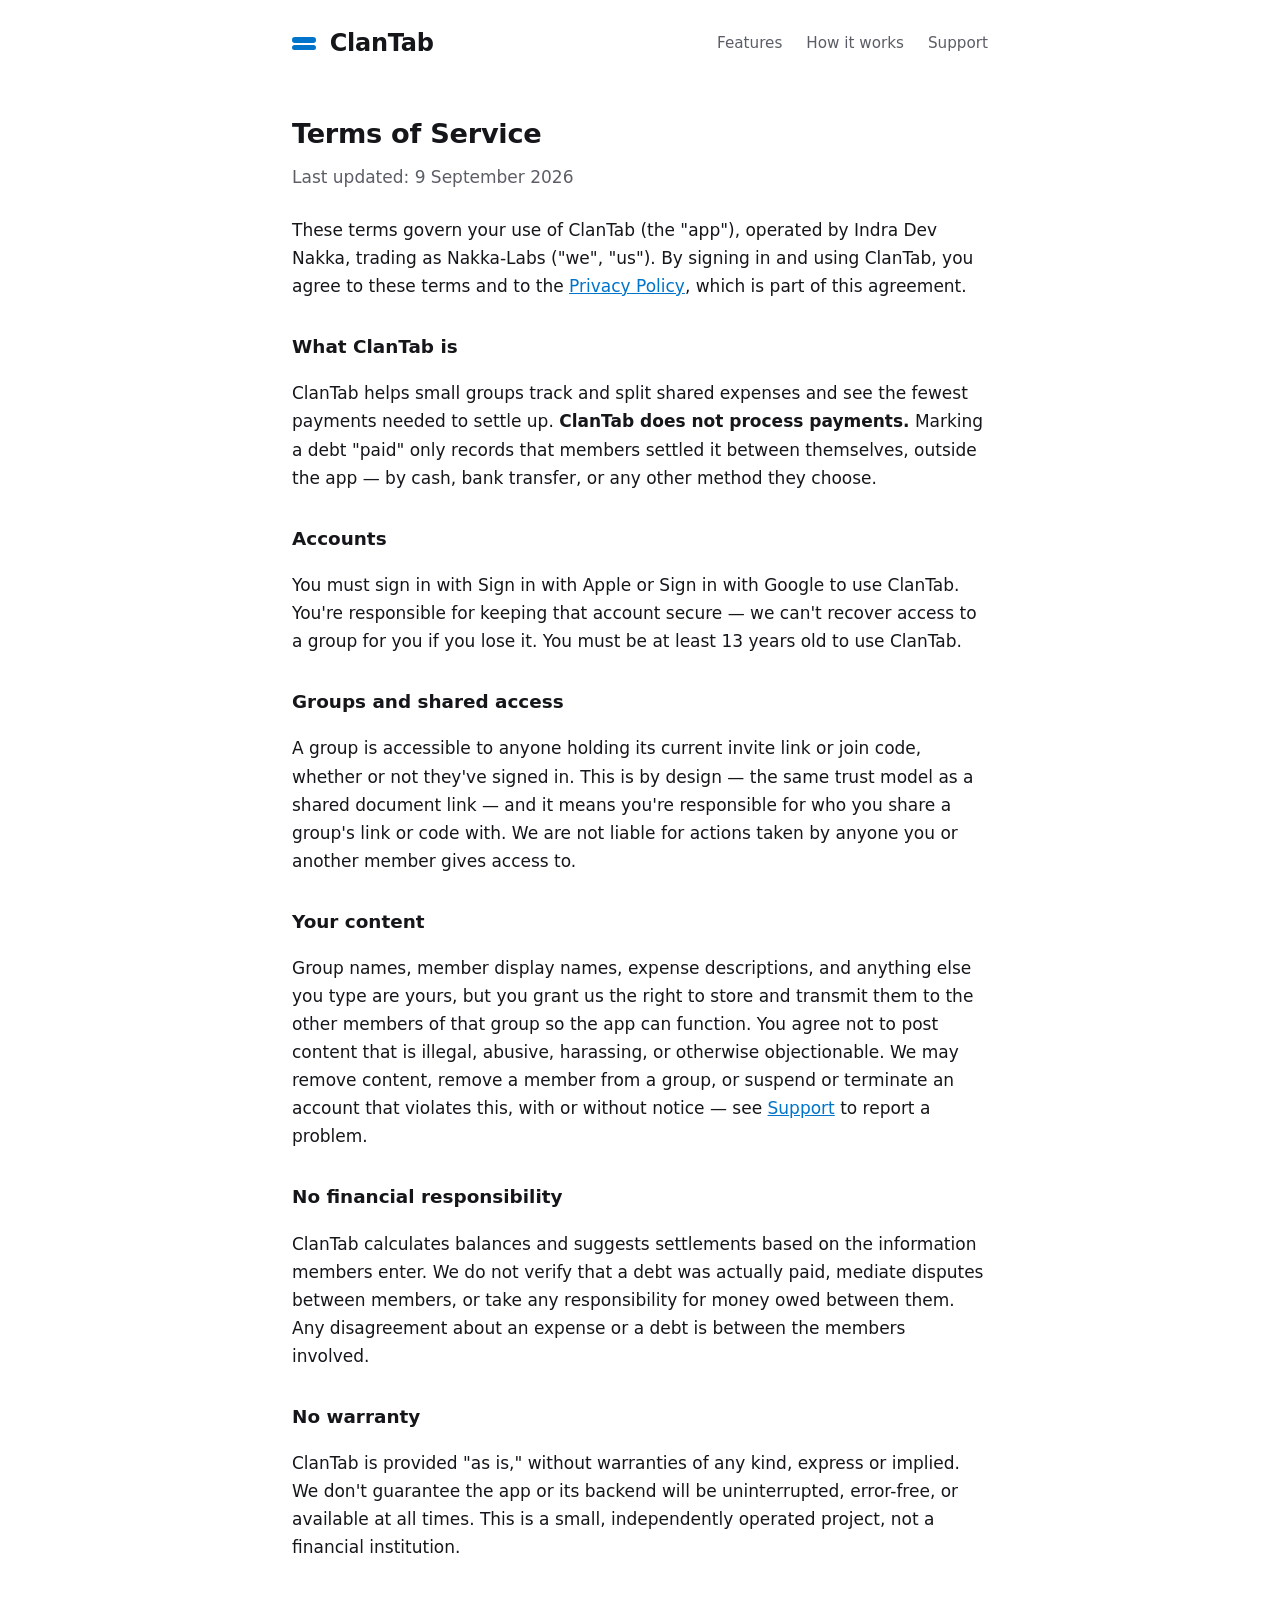
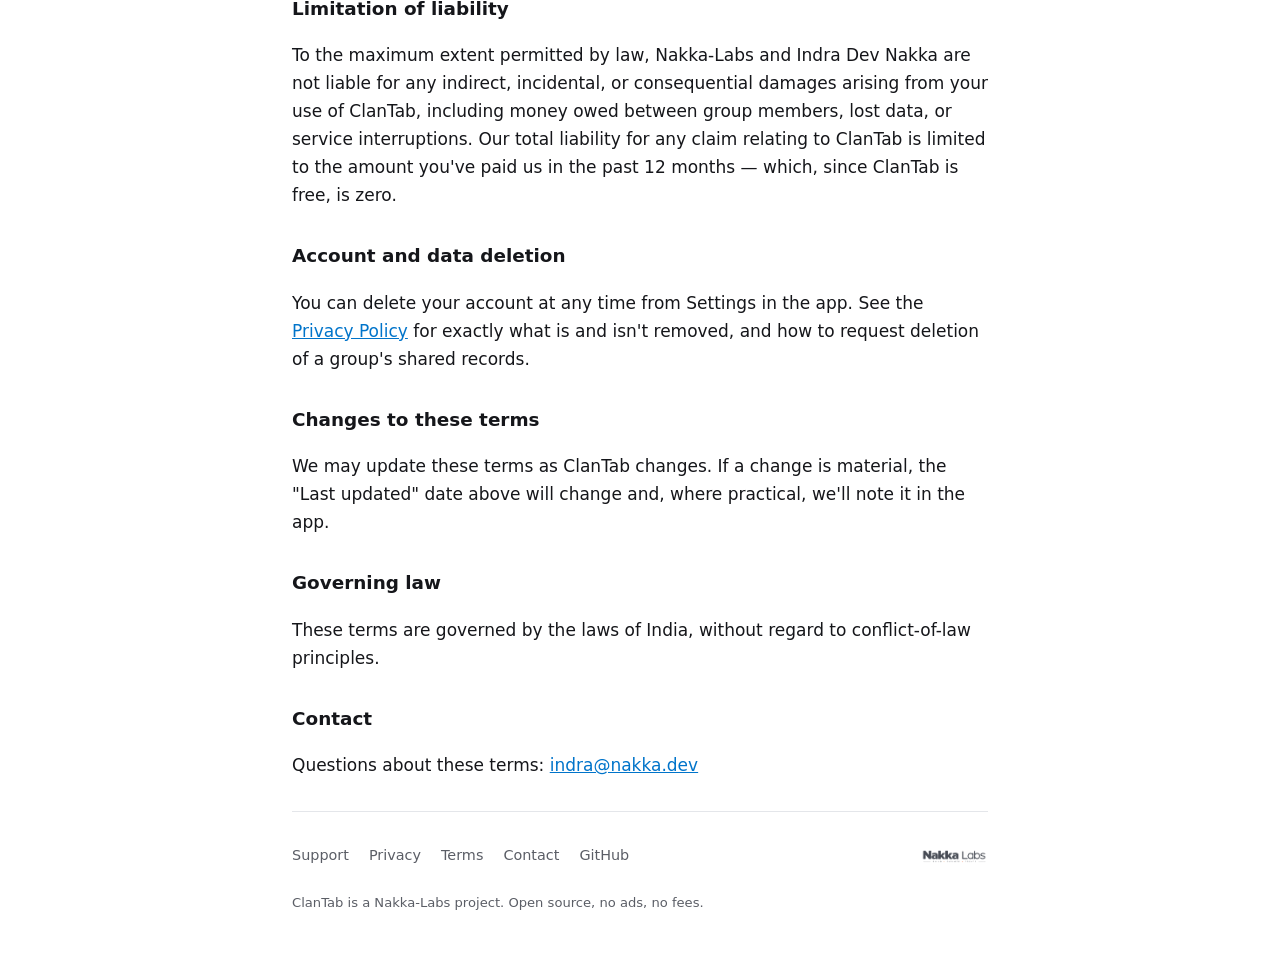
==== terms.html @ c632f731 "Initial v1: clantab.nakka.dev marketing + support site - Home, Support, Privacy, Terms, Contact — re" ====
<!DOCTYPE html>
<html lang="en">
<head>
<meta charset="UTF-8">
<meta name="viewport" content="width=device-width, initial-scale=1.0">
<title>Terms of Service — ClanTab</title>
<meta name="description" content="Terms of Service for ClanTab.">
<link rel="canonical" href="https://clantab.nakka.dev/terms.html">
<link rel="icon" type="image/x-icon" href="/favicon.ico">
<link rel="icon" type="image/png" sizes="32x32" href="/brand/favicon-32.png">
<link rel="apple-touch-icon" href="/apple-touch-icon.png">
<link rel="stylesheet" href="style.css">
</head>
<body>

<div class="wrap">
  <nav class="site">
    <a class="logo" href="/"><span class="mark" aria-hidden="true"></span>ClanTab</a>
    <div class="navlinks">
      <a href="/#features">Features</a>
      <a href="/#how-it-works">How it works</a>
      <a href="/support.html">Support</a>
    </div>
  </nav>

  <main>
    <div class="page-head">
      <h1>Terms of Service</h1>
      <p class="lead muted">Last updated: 9 September 2026</p>
    </div>

    <article>
      <p>These terms govern your use of ClanTab (the "app"), operated by Indra Dev
      Nakka, trading as Nakka-Labs ("we", "us"). By signing in and using ClanTab, you
      agree to these terms and to the <a href="/privacy.html">Privacy Policy</a>, which
      is part of this agreement.</p>

      <h2>What ClanTab is</h2>
      <p>ClanTab helps small groups track and split shared expenses and see the fewest
      payments needed to settle up. <strong>ClanTab does not process payments.</strong>
      Marking a debt "paid" only records that members settled it between themselves,
      outside the app — by cash, bank transfer, or any other method they choose.</p>

      <h2>Accounts</h2>
      <p>You must sign in with Sign in with Apple or Sign in with Google to use
      ClanTab. You're responsible for keeping that account secure — we can't recover
      access to a group for you if you lose it. You must be at least 13 years old to
      use ClanTab.</p>

      <h2>Groups and shared access</h2>
      <p>A group is accessible to anyone holding its current invite link or join code,
      whether or not they've signed in. This is by design — the same trust model as a
      shared document link — and it means you're responsible for who you share a
      group's link or code with. We are not liable for actions taken by anyone you or
      another member gives access to.</p>

      <h2>Your content</h2>
      <p>Group names, member display names, expense descriptions, and anything else you
      type are yours, but you grant us the right to store and transmit them to the
      other members of that group so the app can function. You agree not to post
      content that is illegal, abusive, harassing, or otherwise objectionable. We may
      remove content, remove a member from a group, or suspend or terminate an account
      that violates this, with or without notice — see <a href="/support.html">Support</a>
      to report a problem.</p>

      <h2>No financial responsibility</h2>
      <p>ClanTab calculates balances and suggests settlements based on the information
      members enter. We do not verify that a debt was actually paid, mediate disputes
      between members, or take any responsibility for money owed between them. Any
      disagreement about an expense or a debt is between the members involved.</p>

      <h2>No warranty</h2>
      <p>ClanTab is provided "as is," without warranties of any kind, express or
      implied. We don't guarantee the app or its backend will be uninterrupted,
      error-free, or available at all times. This is a small, independently operated
      project, not a financial institution.</p>

      <h2>Limitation of liability</h2>
      <p>To the maximum extent permitted by law, Nakka-Labs and Indra Dev Nakka are not
      liable for any indirect, incidental, or consequential damages arising from your
      use of ClanTab, including money owed between group members, lost data, or
      service interruptions. Our total liability for any claim relating to ClanTab is
      limited to the amount you've paid us in the past 12 months — which, since ClanTab
      is free, is zero.</p>

      <h2>Account and data deletion</h2>
      <p>You can delete your account at any time from Settings in the app. See the
      <a href="/privacy.html">Privacy Policy</a> for exactly what is and isn't removed,
      and how to request deletion of a group's shared records.</p>

      <h2>Changes to these terms</h2>
      <p>We may update these terms as ClanTab changes. If a change is material, the
      "Last updated" date above will change and, where practical, we'll note it in the
      app.</p>

      <h2>Governing law</h2>
      <p>These terms are governed by the laws of India, without regard to conflict-of-law
      principles.</p>

      <h2>Contact</h2>
      <p>Questions about these terms: <a href="mailto:indra@nakka.dev">indra@nakka.dev</a></p>
    </article>
  </main>

  <footer class="site">
    <div class="footer-top">
      <div class="footer-links">
        <a href="/support.html">Support</a>
        <a href="/privacy.html">Privacy</a>
        <a href="/terms.html">Terms</a>
        <a href="/contact.html">Contact</a>
        <a href="https://github.com/nakka-labs/clantab-ios">GitHub</a>
      </div>
      <a class="footer-credit" href="https://nakka.dev">
        <img class="footer-wordmark" src="/brand/nakka-labs-wordmark.png" alt="Nakka-Labs">
      </a>
    </div>
    <p class="fine">ClanTab is a Nakka-Labs project. Open source, no ads, no fees.</p>
  </footer>
</div>

</body>
</html>
---- style.css ----
:root {
  --bg: #ffffff;
  --fg: #15161a;
  --muted: #5b5e66;
  --blue: #0074ca;
  --border: #e4e6ea;
  --card: #f4f5f7;
  --pending: #b5762b;
  --pending-bg: #fbf1e4;
}

@media (prefers-color-scheme: dark) {
  :root {
    --bg: #101114;
    --fg: #ecedf0;
    --muted: #a2a6ae;
    --blue: #3d9de8;
    --border: #2a2d33;
    --card: #191b1f;
    --pending: #e8b878;
    --pending-bg: #2a2216;
  }
}

* { box-sizing: border-box; }
html { -webkit-text-size-adjust: 100%; }

body {
  margin: 0;
  background: var(--bg);
  color: var(--fg);
  font: 17px/1.65 -apple-system, BlinkMacSystemFont, system-ui, "Segoe UI", Roboto, sans-serif;
}

img { max-width: 100%; display: block; }
a { color: var(--blue); }

.wrap { max-width: 46rem; margin: 0 auto; padding: 0 1.25rem; }
.wide { max-width: 64rem; }

/* Nav */
nav.site {
  display: flex;
  align-items: center;
  justify-content: space-between;
  padding: 1.5rem 0;
  gap: 1rem;
  flex-wrap: wrap;
}

.logo {
  display: inline-flex;
  align-items: center;
  gap: 0.55em;
  font-weight: 700;
  font-size: 1.5rem;
  letter-spacing: -0.01em;
  font-family: ui-rounded, "SF Pro Rounded", system-ui, sans-serif;
  color: var(--fg);
  text-decoration: none;
}

.logo .mark {
  display: inline-block;
  width: 1.02em;
  height: 0.66em;
  position: relative;
  flex: none;
}

.logo .mark::before,
.logo .mark::after {
  content: "";
  position: absolute;
  left: 0;
  right: 0;
  height: 0.235em;
  border-radius: 0.12em;
  background: var(--blue);
}

.logo .mark::before { top: 0.06em; }
.logo .mark::after { bottom: 0.06em; }

nav.site .navlinks {
  display: flex;
  gap: 1.5rem;
  font-size: 0.95rem;
}

nav.site .navlinks a {
  color: var(--muted);
  text-decoration: none;
}

nav.site .navlinks a:hover { color: var(--fg); }

/* Hero */
.hero {
  padding: 2.5rem 0 1rem;
  display: grid;
  grid-template-columns: 1.1fr 0.9fr;
  gap: 2.5rem;
  align-items: center;
}

@media (max-width: 720px) {
  .hero { grid-template-columns: 1fr; padding-top: 1rem; }
}

.hero h1 {
  font-size: 2.3rem;
  line-height: 1.15;
  letter-spacing: -0.02em;
  margin: 0 0 0.9rem;
}

.hero .lead {
  color: var(--muted);
  font-size: 1.1rem;
  margin: 0 0 1.6rem;
}

.cta-row {
  display: flex;
  gap: 0.9rem;
  flex-wrap: wrap;
  align-items: center;
}

.badge-pending {
  display: inline-flex;
  align-items: center;
  gap: 0.5em;
  padding: 0.6rem 1.1rem;
  border-radius: 10px;
  background: var(--pending-bg);
  color: var(--pending);
  font-weight: 600;
  font-size: 0.95rem;
  white-space: nowrap;
}

.btn-outline {
  display: inline-flex;
  align-items: center;
  padding: 0.6rem 1.1rem;
  border-radius: 10px;
  border: 1px solid var(--border);
  color: var(--fg);
  text-decoration: none;
  font-weight: 600;
  font-size: 0.95rem;
  white-space: nowrap;
}

.btn-outline:hover { border-color: var(--blue); color: var(--blue); }

.hero-shot {
  border-radius: 22px;
  border: 1px solid var(--border);
  overflow: hidden;
  box-shadow: 0 20px 50px -25px rgba(0,0,0,0.35);
  justify-self: center;
  max-width: 260px;
}

/* Sections */
section {
  padding: 3rem 0;
  border-top: 1px solid var(--border);
}

section.no-border { border-top: none; }

.eyebrow {
  font-size: 0.8rem;
  letter-spacing: 0.08em;
  text-transform: uppercase;
  color: var(--muted);
  font-weight: 600;
  margin: 0 0 0.6rem;
}

section h2.title {
  font-size: 1.5rem;
  letter-spacing: -0.01em;
  margin: 0 0 1.75rem;
}

/* Strip (problem/solution) */
.strip {
  display: grid;
  grid-template-columns: repeat(3, 1fr);
  gap: 1.25rem;
}

@media (max-width: 720px) {
  .strip { grid-template-columns: 1fr; }
}

.strip .item h3 {
  font-size: 1.02rem;
  margin: 0 0 0.4rem;
}

.strip .item p {
  color: var(--muted);
  margin: 0;
  font-size: 0.97rem;
}

/* Feature cards */
.cards {
  display: grid;
  grid-template-columns: repeat(2, 1fr);
  gap: 1rem;
}

@media (max-width: 640px) {
  .cards { grid-template-columns: 1fr; }
}

.card {
  padding: 1.4rem 1.5rem;
  border: 1px solid var(--border);
  border-radius: 14px;
  background: var(--card);
}

.card h3 {
  margin: 0 0 0.4rem;
  font-size: 1.05rem;
}

.card p {
  margin: 0;
  color: var(--muted);
  font-size: 0.95rem;
}

/* How it works */
.steps {
  display: grid;
  grid-template-columns: repeat(4, 1fr);
  gap: 1.25rem;
  counter-reset: step;
}

@media (max-width: 720px) {
  .steps { grid-template-columns: 1fr 1fr; }
}
@media (max-width: 460px) {
  .steps { grid-template-columns: 1fr; }
}

.steps .step {
  position: relative;
  padding-top: 2.2rem;
}

.steps .step::before {
  counter-increment: step;
  content: counter(step);
  position: absolute;
  top: 0;
  left: 0;
  width: 1.7rem;
  height: 1.7rem;
  border-radius: 50%;
  background: var(--blue);
  color: #fff;
  font-size: 0.85rem;
  font-weight: 700;
  display: flex;
  align-items: center;
  justify-content: center;
}

.steps h3 {
  margin: 0 0 0.35rem;
  font-size: 0.98rem;
}

.steps p {
  margin: 0;
  color: var(--muted);
  font-size: 0.92rem;
}

/* Screenshot gallery */
.gallery {
  display: flex;
  gap: 1.1rem;
  overflow-x: auto;
  padding: 0.25rem 0 1rem;
  scroll-snap-type: x proximity;
  -webkit-overflow-scrolling: touch;
}

.gallery figure {
  margin: 0;
  flex: none;
  width: 190px;
  scroll-snap-align: start;
}

.gallery img {
  border-radius: 16px;
  border: 1px solid var(--border);
}

.gallery figcaption {
  margin-top: 0.6rem;
  font-size: 0.85rem;
  color: var(--muted);
  text-align: center;
}

/* Platform strip */
.platform {
  display: flex;
  align-items: center;
  gap: 0.75rem;
  flex-wrap: wrap;
  color: var(--muted);
  font-size: 0.95rem;
}

.dot {
  width: 0.5rem;
  height: 0.5rem;
  border-radius: 50%;
  background: var(--pending);
  flex: none;
}

/* Generic content pages (support/privacy/terms/contact) */
.page-head {
  padding: 1.5rem 0 0.5rem;
}

.page-head h1 {
  font-size: 1.7rem;
  margin: 0 0 0.4rem;
  letter-spacing: -0.01em;
}

.page-head .lead {
  color: var(--muted);
  margin: 0;
}

article h2 {
  font-size: 1.15rem;
  margin: 2rem 0 0.5rem;
}

article h3 {
  font-size: 1rem;
  margin: 1.3rem 0 0.4rem;
}

article p, article li {
  color: var(--fg);
}

article ul, article ol {
  padding-left: 1.3rem;
}

article .muted, .contact-card p.meta {
  color: var(--muted);
}

.contact-card {
  margin: 1.25rem 0 0;
  padding: 1.1rem 1.25rem;
  background: var(--card);
  border: 1px solid var(--border);
  border-radius: 14px;
}

.contact-card p { margin: 0.35rem 0; }

.faq details {
  border-bottom: 1px solid var(--border);
  padding: 0.9rem 0;
}

.faq details:first-of-type { border-top: 1px solid var(--border); }

.faq summary {
  cursor: pointer;
  font-weight: 600;
  list-style: none;
  display: flex;
  justify-content: space-between;
  align-items: center;
  gap: 1rem;
}

.faq summary::-webkit-details-marker { display: none; }
.faq summary::after { content: "+"; color: var(--muted); font-weight: 400; font-size: 1.3rem; }
.faq details[open] summary::after { content: "\2013"; }
.faq details > *:not(summary) { margin-top: 0.6rem; }

code {
  background: var(--card);
  border: 1px solid var(--border);
  border-radius: 5px;
  padding: 0.05em 0.35em;
  font-size: 0.9em;
}

/* Footer */
footer.site {
  margin-top: 2rem;
  padding: 2rem 0 3.5rem;
  border-top: 1px solid var(--border);
}

.footer-top {
  display: flex;
  justify-content: space-between;
  flex-wrap: wrap;
  gap: 1.5rem;
  margin-bottom: 1.5rem;
}

.footer-links {
  display: flex;
  gap: 1.25rem;
  flex-wrap: wrap;
  font-size: 0.9rem;
}

.footer-links a {
  color: var(--muted);
  text-decoration: none;
}

.footer-links a:hover { color: var(--fg); }

.footer-credit {
  display: flex;
  align-items: center;
  gap: 0.5rem;
  font-size: 0.85rem;
  color: var(--muted);
  text-decoration: none;
}

.footer-wordmark {
  height: 14px;
  width: auto;
  display: block;
  opacity: 0.75;
}

@media (prefers-color-scheme: dark) {
  .footer-wordmark { filter: invert(1); }
}

footer.site .fine {
  color: var(--muted);
  font-size: 0.82rem;
  margin: 0;
}
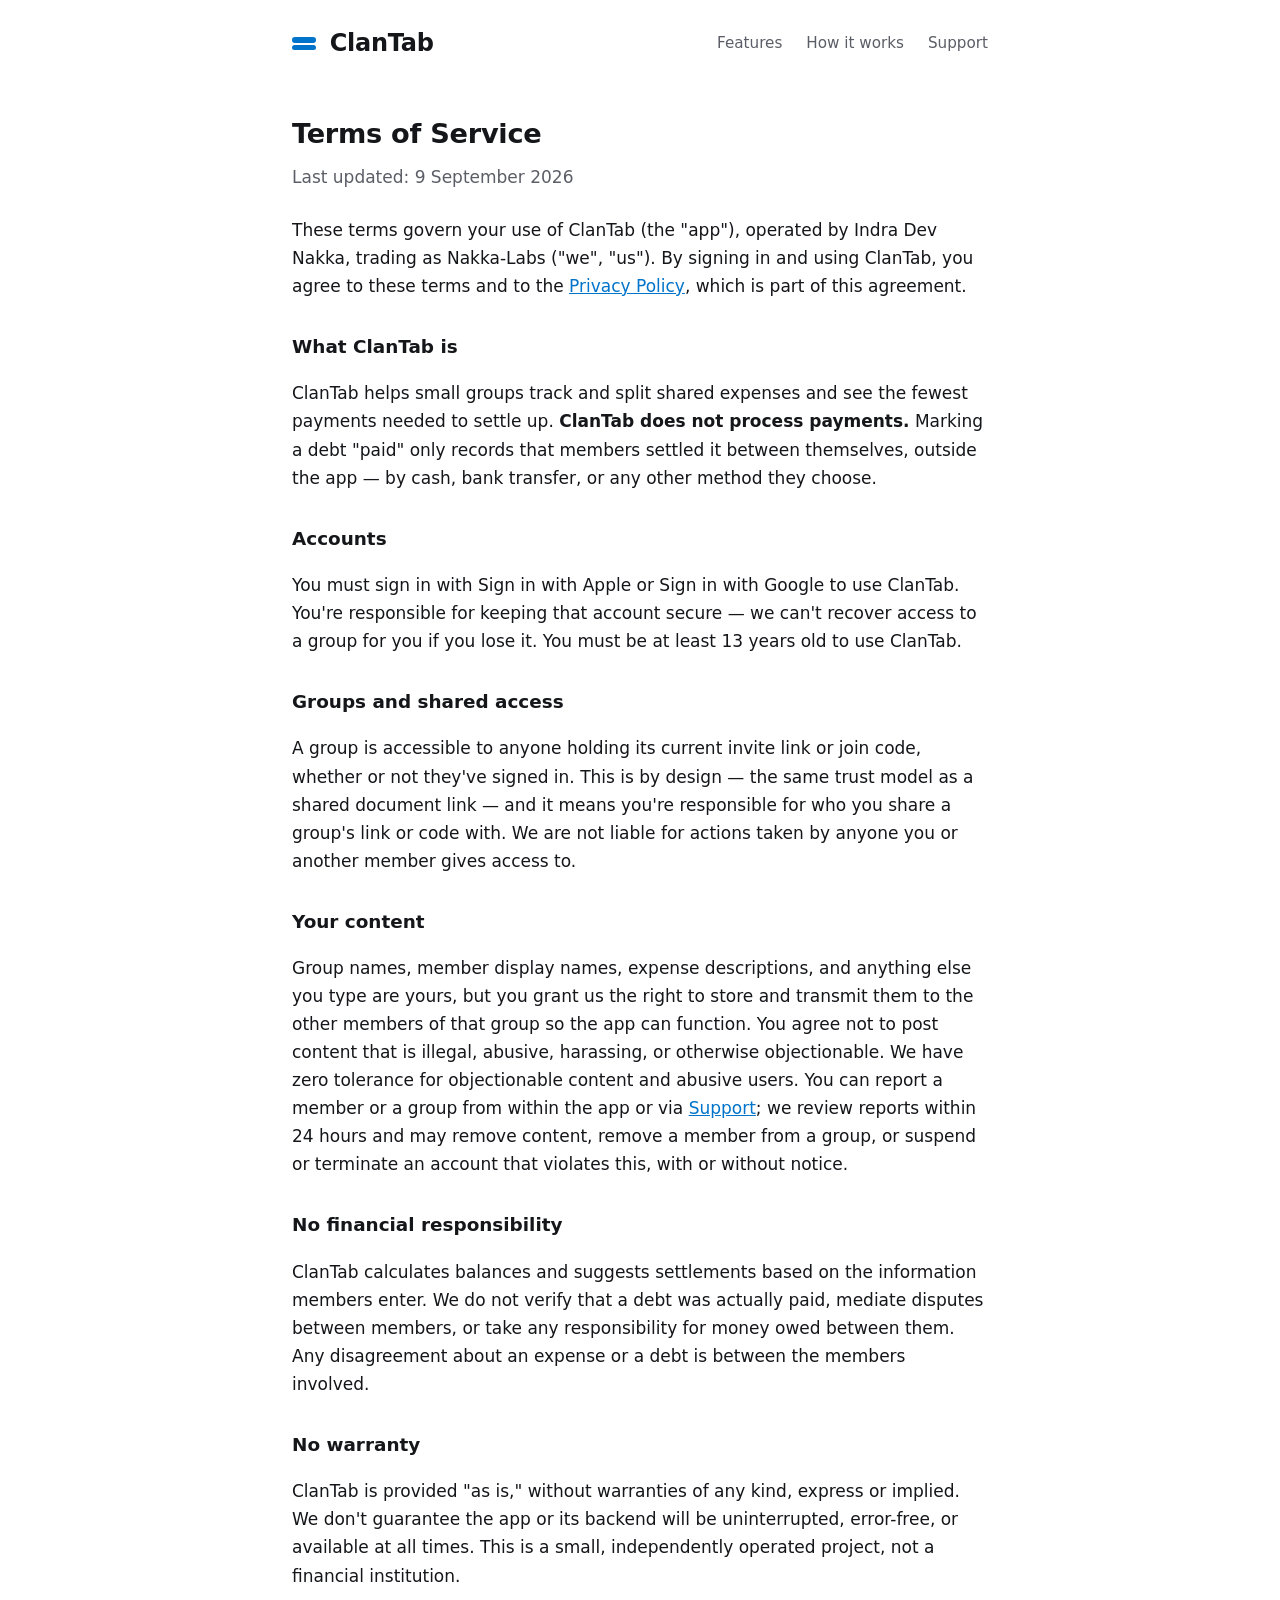
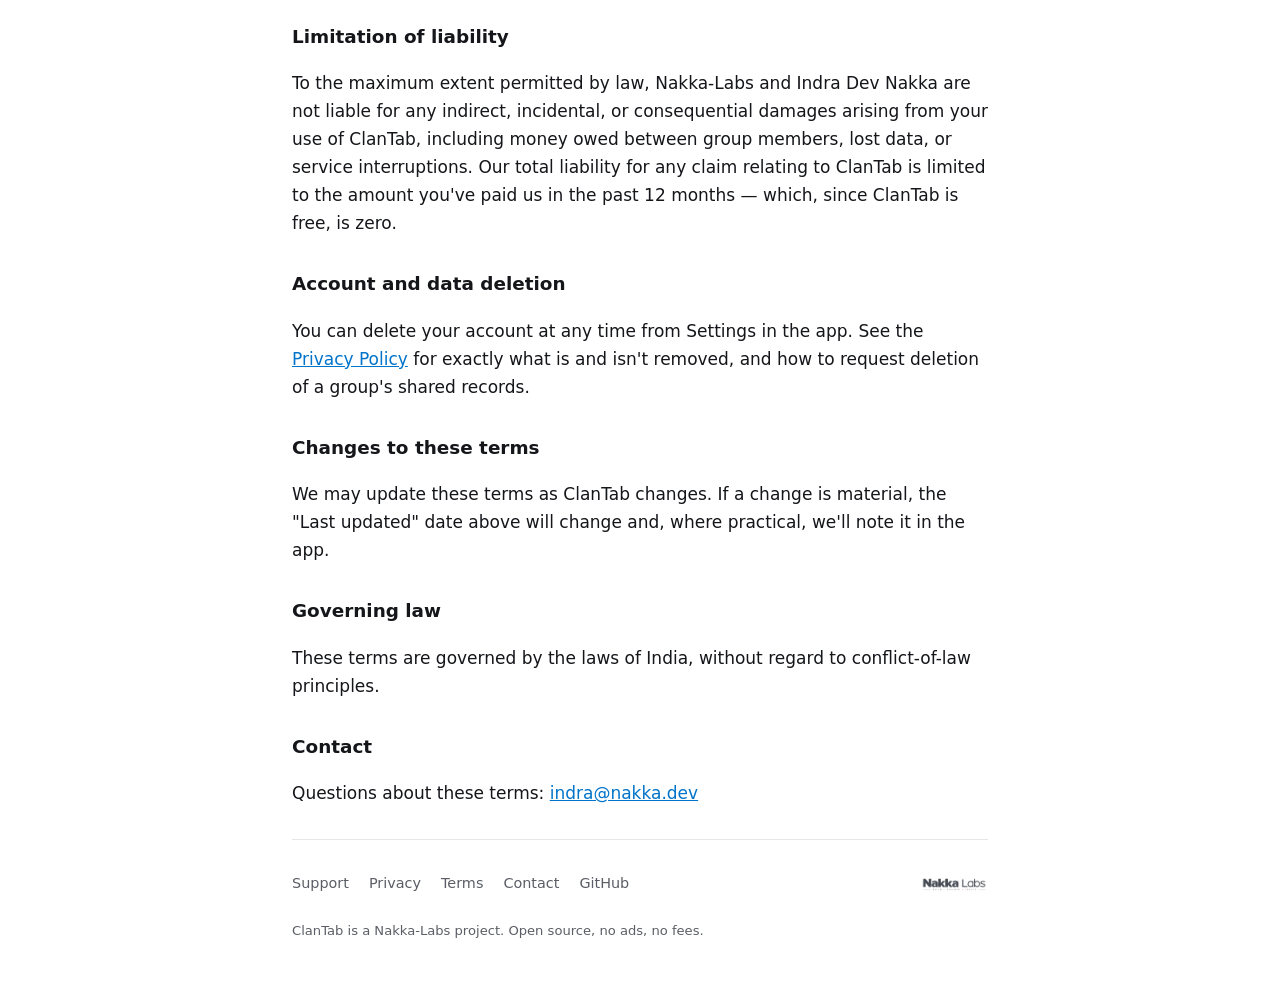
==== commit f0c3c8b9: "Guideline 1.2: zero-tolerance UGC clause + 24-hour review commitment Apple's literal requirement is " ====
--- a/terms.html
+++ b/terms.html
@@ -58,10 +58,12 @@
       <p>Group names, member display names, expense descriptions, and anything else you
       type are yours, but you grant us the right to store and transmit them to the
       other members of that group so the app can function. You agree not to post
-      content that is illegal, abusive, harassing, or otherwise objectionable. We may
-      remove content, remove a member from a group, or suspend or terminate an account
-      that violates this, with or without notice — see <a href="/support.html">Support</a>
-      to report a problem.</p>
+      content that is illegal, abusive, harassing, or otherwise objectionable.
+      We have zero tolerance for objectionable content and abusive users. You can
+      report a member or a group from within the app or via <a href="/support.html">Support</a>;
+      we review reports within 24 hours and may remove content, remove a member from
+      a group, or suspend or terminate an account that violates this, with or
+      without notice.</p>
 
       <h2>No financial responsibility</h2>
       <p>ClanTab calculates balances and suggests settlements based on the information
